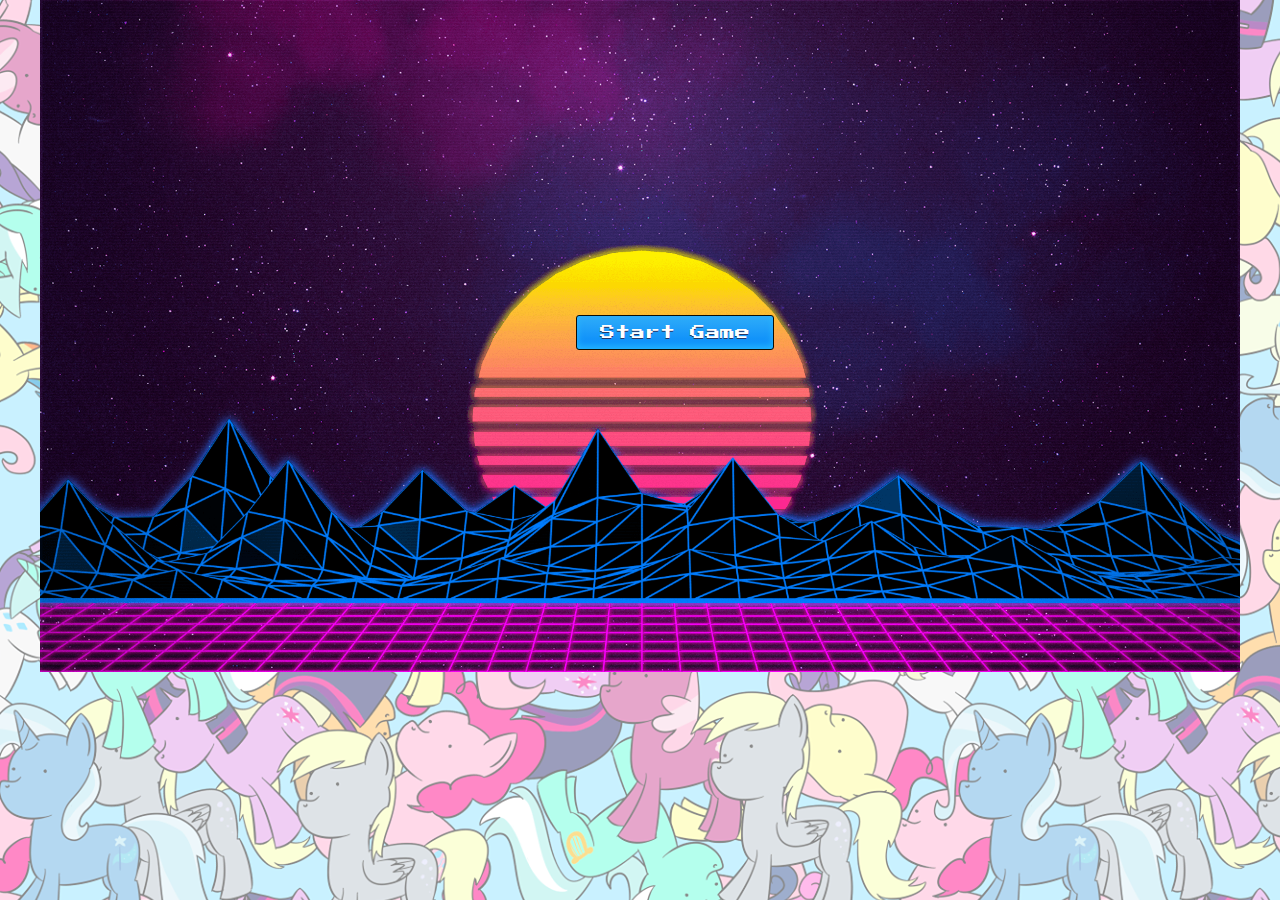
==== index.html @ 1e5d95aa "Updates" ====
<!doctype html>
<html lang="en">
    <head>
        <meta charset="utf-8">
        <meta http-equiv="x-ua-compatible" content="ie=edge">
        <title>RogueBot</title>
        <meta name="description" content="">
        <meta name="viewport" content="width=device-width, initial-scale=1">
        <!-- Import jQuery Library -->
        <!-- <script src="http://code.jquery.com/jquery-latest.min.js" type="text/javascript"></script> -->
        <script src="js/jquery-3.2.1.min.js" type="text/javascript" ></script>
        <link rel="stylesheet" href="css/style.css">
        <!-- Google Fonts -->
        <link href="https://fonts.googleapis.com/css?family=Press+Start+2P" rel="stylesheet">
        <link href="https://fonts.googleapis.com/css?family=Monoton|Orbitron:400,500,700,900" rel="stylesheet">
    </head>
    <body>
        <!-- Game Canvas -->
        <canvas id="gameDiv"></canvas>
        <button id="start-btn" class="myButton">Start Game</button>
        <button id="restart-btn" class="myButton">Restart Game</button>
        <!-- Load Javascript Files -->
        <script type="text/javascript" src="js/physics.js"></script>
        <script type="text/javascript" src="js/main.js"></script>
        <script type="text/javascript" src="js/gameobjects.js"></script>
        <script type="text/javascript" src="js/enemyai.js"></script>
        <script type="text/javascript" src="js/eventlisteners.js"></script>
        <script type="text/javascript" src="js/collisonmap.js"></script>
        <script type="text/javascript" src="js/counters.js"></script>
        <script type="text/javascript" src="js/collision.js"></script>
        <script type="text/javascript" src="js/audio.js" ></script>
        <script type="text/javascript" src="js/debug.js"></script>
    </body>
</html>
---- css/style.css ----
body {
    background-image: url('../assets/images/ponybackground.png');
    margin: 0;
    overflow: hidden;
}

#gameDiv {
    /* background-color: black; */
    background-image: url('../assets/images/retrowavebg-compressor.png');
    background-size: cover;
    background-position: center center;
    overflow: hidden;
    /* height: 100%; */
    display: block;
    margin: 0 auto;
}


/*  Start Button Styling */

.myButton {
    -moz-box-shadow: inset 0px -3px 7px 0px #29bbff;
    -webkit-box-shadow: inset 0px -3px 7px 0px #29bbff;
    box-shadow: inset 0px -3px 7px 0px #29bbff;
    background: -webkit-gradient(linear, left top, left bottom, color-stop(0.05, #2dabf9), color-stop(1, #0688fa));
    background: -moz-linear-gradient(top, #2dabf9 5%, #0688fa 100%);
    background: -webkit-linear-gradient(top, #2dabf9 5%, #0688fa 100%);
    background: -o-linear-gradient(top, #2dabf9 5%, #0688fa 100%);
    background: -ms-linear-gradient(top, #2dabf9 5%, #0688fa 100%);
    background: linear-gradient(to bottom, #2dabf9 5%, #0688fa 100%);
    filter: progid: DXImageTransform.Microsoft.gradient(startColorstr='#2dabf9', endColorstr='#0688fa', GradientType=0);
    background-color: #2dabf9;
    -moz-border-radius: 3px;
    -webkit-border-radius: 3px;
    border-radius: 3px;
    border: 1px solid #0b0e07;
    display: inline-block;
    cursor: pointer;
    color: #ffffff;
    font-family: Arial;
    font-size: 15px;
    padding: 9px 23px;
    text-decoration: none;
    text-shadow: 0px 1px 0px #263666;
}

.myButton:hover {
    background: -webkit-gradient(linear, left top, left bottom, color-stop(0.05, #0688fa), color-stop(1, #2dabf9));
    background: -moz-linear-gradient(top, #0688fa 5%, #2dabf9 100%);
    background: -webkit-linear-gradient(top, #0688fa 5%, #2dabf9 100%);
    background: -o-linear-gradient(top, #0688fa 5%, #2dabf9 100%);
    background: -ms-linear-gradient(top, #0688fa 5%, #2dabf9 100%);
    background: linear-gradient(to bottom, #0688fa 5%, #2dabf9 100%);
    filter: progid: DXImageTransform.Microsoft.gradient(startColorstr='#0688fa', endColorstr='#2dabf9', GradientType=0);
    background-color: #0688fa;
}

#start-btn {
    font-family: "Press Start 2P", sans-serif;
    color: white;
    /* margin: 0 auto; */
    /* display: block; */
    /* margin-top: 50%; */
    position: absolute;
    top: 35%;
    left: 45%;
    z-index: 1;
}

#restart-btn {
    font-family: "Press Start 2P", sans-serif;
    color: white;
    position: absolute;
    top: 35%;
    left: 45%;
    z-index: 1;
    display: none;
}

#healthbar {
    -webkit-transform: rotate(-90deg); 
    -moz-transform: rotate(-90deg);
    -webkit-box-sizing: border-box;
    -moz-box-sizing: border-box;
    box-sizing: border-box;
    width: 200px;
    height: 20px;
    padding: 3px;
    background: #ddd;
    -webkit-border-radius: 5px;
    -moz-border-radius: 5px;
    border-radius: 5px;
    position: absolute;
    top: 25%;
    left: 15%;
    z-index: 1;
    display: none;
}
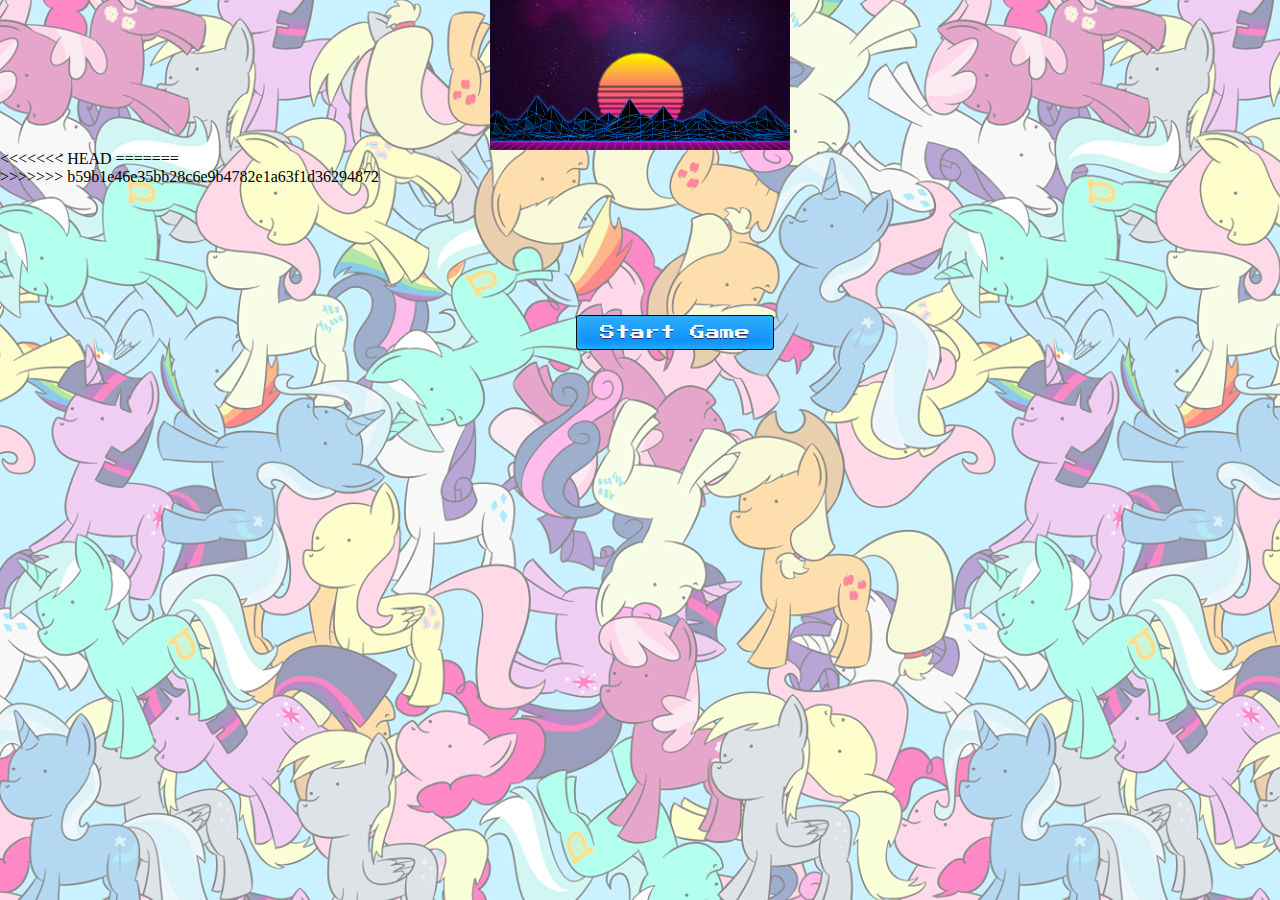
==== commit 953d7c34: "Merge branch 'master' of https://github.com/HeliosLHC/RogueBot" ====
--- a/index.html
+++ b/index.html
@@ -19,7 +19,15 @@
         <canvas id="gameDiv"></canvas>
         <button id="start-btn" class="myButton">Start Game</button>
         <button id="restart-btn" class="myButton">Restart Game</button>
+<<<<<<< HEAD
         <!-- Load Javascript Files -->
+=======
+        <!--Health Bar-->
+        <div id="outerHealthBar">
+            <div id="innerHealthBar"></div>
+        </div>
+        <!-- Load Javascript File -->
+>>>>>>> b59b1e46e35bb28c6e9b4782e1a63f1d36294872
         <script type="text/javascript" src="js/physics.js"></script>
         <script type="text/javascript" src="js/main.js"></script>
         <script type="text/javascript" src="js/gameobjects.js"></script>
--- a/css/style.css
+++ b/css/style.css
@@ -77,12 +77,18 @@
     display: none;
 }
 
+<<<<<<< HEAD
 #healthbar {
     -webkit-transform: rotate(-90deg); 
     -moz-transform: rotate(-90deg);
     -webkit-box-sizing: border-box;
     -moz-box-sizing: border-box;
     box-sizing: border-box;
+=======
+#outerHealthBar {
+    -webkit-transform: rotate(-90deg); 
+    -moz-transform: rotate(-90deg);
+>>>>>>> b59b1e46e35bb28c6e9b4782e1a63f1d36294872
     width: 200px;
     height: 20px;
     padding: 3px;
@@ -91,10 +97,29 @@
     -moz-border-radius: 5px;
     border-radius: 5px;
     position: absolute;
+<<<<<<< HEAD
     top: 25%;
     left: 15%;
     z-index: 1;
     display: none;
 }
+=======
+    top: 40%;
+    left: 10%;
+    z-index: 1;
+    display: none;
+}
+#innerHealthBar {
+    margin: auto;
+    width: 200px;
+    height: 20px;
+    background: green;
+    position: absolute;
+    z-index: 1;
+    display: none;
+}
 
 
+>>>>>>> b59b1e46e35bb28c6e9b4782e1a63f1d36294872
+
+
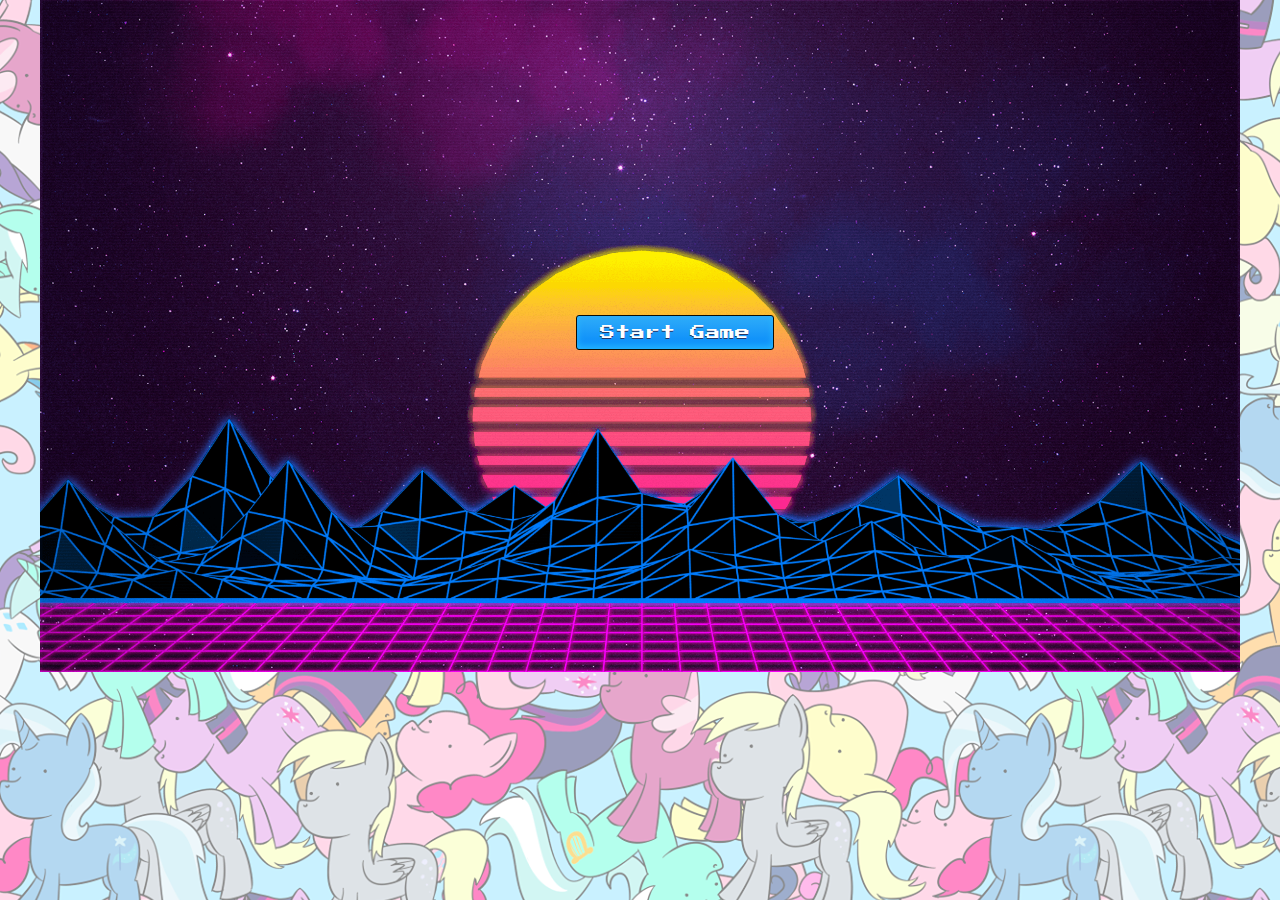
==== commit 89a9ac22: "Fixed Bad Commit" ====
--- a/index.html
+++ b/index.html
@@ -19,15 +19,12 @@
         <canvas id="gameDiv"></canvas>
         <button id="start-btn" class="myButton">Start Game</button>
         <button id="restart-btn" class="myButton">Restart Game</button>
-<<<<<<< HEAD
         <!-- Load Javascript Files -->
-=======
         <!--Health Bar-->
         <div id="outerHealthBar">
             <div id="innerHealthBar"></div>
         </div>
         <!-- Load Javascript File -->
->>>>>>> b59b1e46e35bb28c6e9b4782e1a63f1d36294872
         <script type="text/javascript" src="js/physics.js"></script>
         <script type="text/javascript" src="js/main.js"></script>
         <script type="text/javascript" src="js/gameobjects.js"></script>
--- a/css/style.css
+++ b/css/style.css
@@ -77,18 +77,10 @@
     display: none;
 }
 
-<<<<<<< HEAD
-#healthbar {
-    -webkit-transform: rotate(-90deg); 
-    -moz-transform: rotate(-90deg);
-    -webkit-box-sizing: border-box;
-    -moz-box-sizing: border-box;
-    box-sizing: border-box;
-=======
+
 #outerHealthBar {
     -webkit-transform: rotate(-90deg); 
     -moz-transform: rotate(-90deg);
->>>>>>> b59b1e46e35bb28c6e9b4782e1a63f1d36294872
     width: 200px;
     height: 20px;
     padding: 3px;
@@ -97,18 +89,12 @@
     -moz-border-radius: 5px;
     border-radius: 5px;
     position: absolute;
-<<<<<<< HEAD
-    top: 25%;
-    left: 15%;
-    z-index: 1;
-    display: none;
-}
-=======
     top: 40%;
     left: 10%;
     z-index: 1;
     display: none;
 }
+
 #innerHealthBar {
     margin: auto;
     width: 200px;
@@ -117,9 +103,4 @@
     position: absolute;
     z-index: 1;
     display: none;
-}
-
-
->>>>>>> b59b1e46e35bb28c6e9b4782e1a63f1d36294872
-
-
+}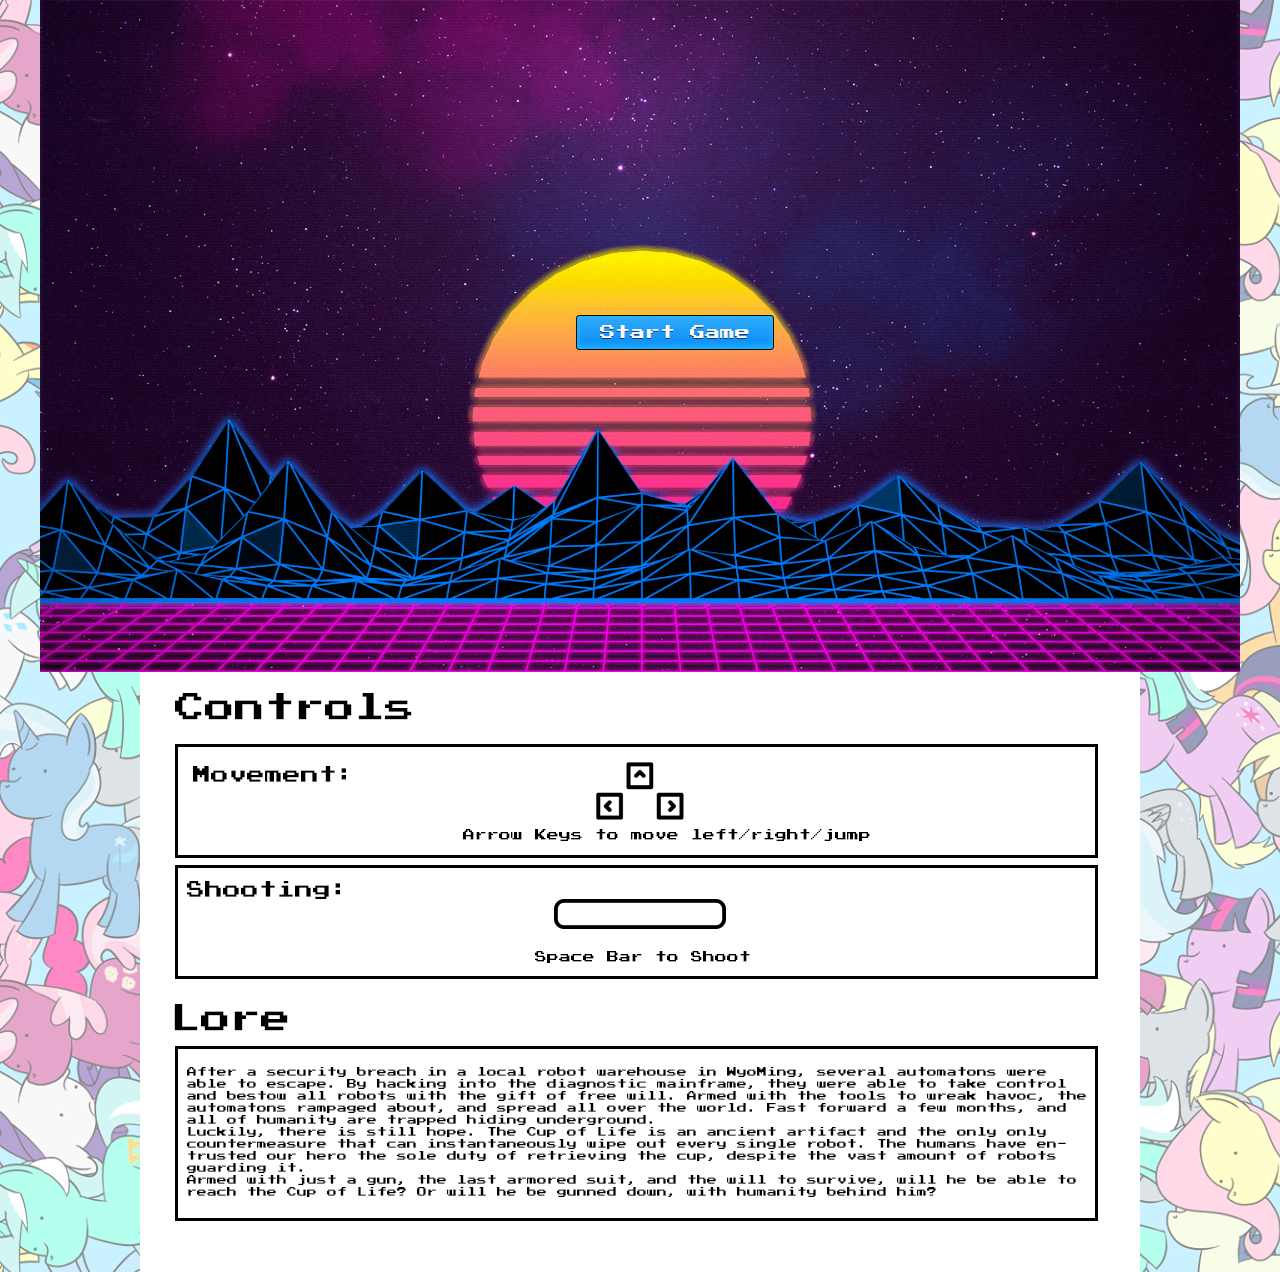
==== commit 8320a68c: "Added controls and lore to index" ====
--- a/index.html
+++ b/index.html
@@ -35,5 +35,7 @@
         <script type="text/javascript" src="js/collision.js"></script>
         <script type="text/javascript" src="js/audio.js" ></script>
         <script type="text/javascript" src="js/debug.js"></script>
+        <!--Controls and Lore-->
+        <img src="assets/images/info.png"/>
     </body>
 </html>--- a/css/style.css
+++ b/css/style.css
@@ -103,4 +103,9 @@
     position: absolute;
     z-index: 1;
     display: none;
+}
+
+img {
+    display: block;
+    margin: 0 auto;
 }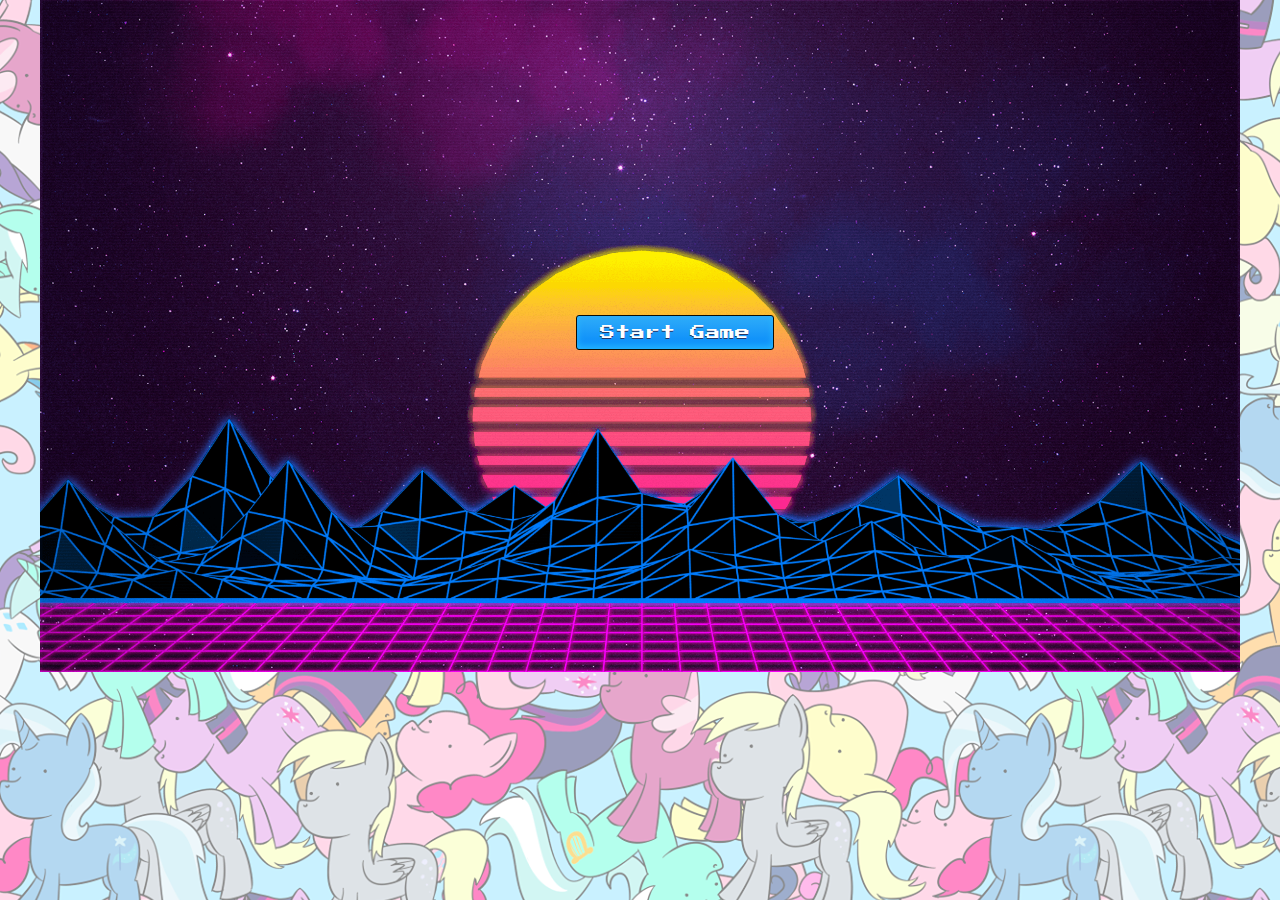
==== commit 1e5ce61d: "Fixed Health Bar Positioning" ====
--- a/index.html
+++ b/index.html
@@ -19,11 +19,12 @@
         <canvas id="gameDiv"></canvas>
         <button id="start-btn" class="myButton">Start Game</button>
         <button id="restart-btn" class="myButton">Restart Game</button>
-        <!-- Load Javascript Files -->
-        <!--Health Bar-->
         <div id="outerHealthBar">
             <div id="innerHealthBar"></div>
         </div>
+        <!-- Load Javascript Files -->
+        <!--Health Bar-->
+        
         <!-- Load Javascript File -->
         <script type="text/javascript" src="js/physics.js"></script>
         <script type="text/javascript" src="js/main.js"></script>
@@ -35,7 +36,5 @@
         <script type="text/javascript" src="js/collision.js"></script>
         <script type="text/javascript" src="js/audio.js" ></script>
         <script type="text/javascript" src="js/debug.js"></script>
-        <!--Controls and Lore-->
-        <img src="assets/images/info.png"/>
     </body>
 </html>--- a/css/style.css
+++ b/css/style.css
@@ -88,9 +88,10 @@
     -webkit-border-radius: 5px;
     -moz-border-radius: 5px;
     border-radius: 5px;
-    position: absolute;
-    top: 40%;
-    left: 10%;
+    position: relative;
+    margin: 0 auto;
+    top: -300px;
+    left: -550px;
     z-index: 1;
     display: none;
 }
@@ -103,9 +104,4 @@
     position: absolute;
     z-index: 1;
     display: none;
-}
-
-img {
-    display: block;
-    margin: 0 auto;
 }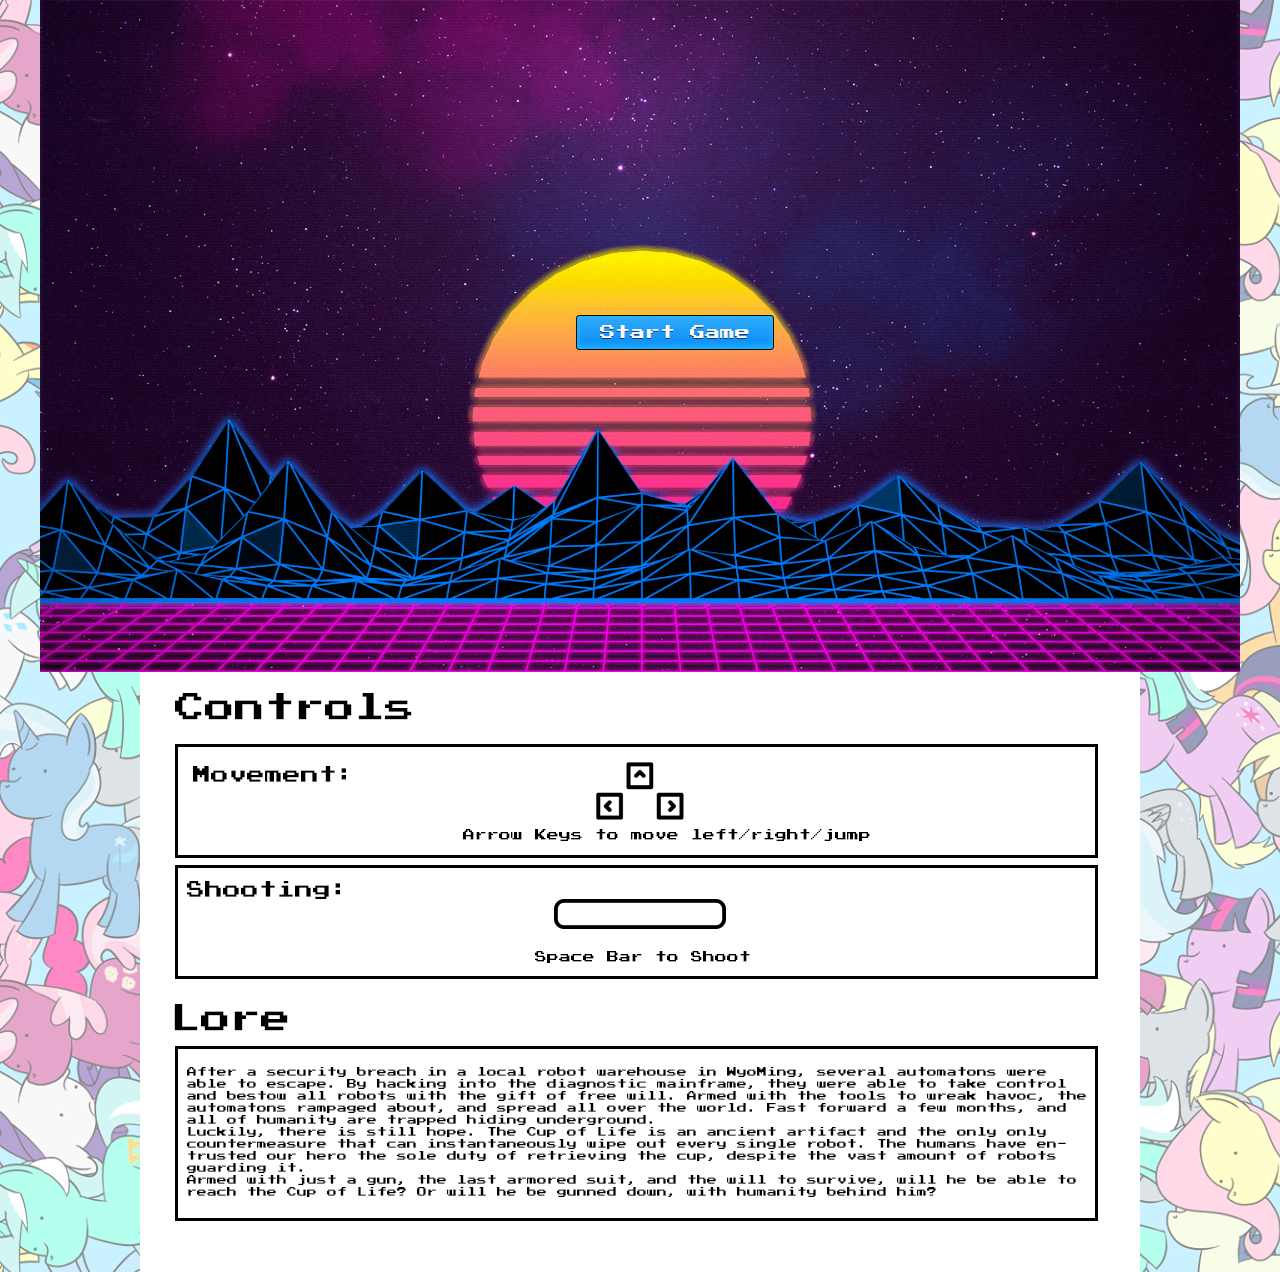
==== commit 5b2d5484: "Merge branch 'master' of https://github.com/HeliosLHC/RogueBot" ====
--- a/index.html
+++ b/index.html
@@ -36,5 +36,7 @@
         <script type="text/javascript" src="js/collision.js"></script>
         <script type="text/javascript" src="js/audio.js" ></script>
         <script type="text/javascript" src="js/debug.js"></script>
+        <!--Controls and Lore-->
+        <img src="assets/images/info.png"/>
     </body>
 </html>--- a/css/style.css
+++ b/css/style.css
@@ -104,4 +104,9 @@
     position: absolute;
     z-index: 1;
     display: none;
+}
+
+img {
+    display: block;
+    margin: 0 auto;
 }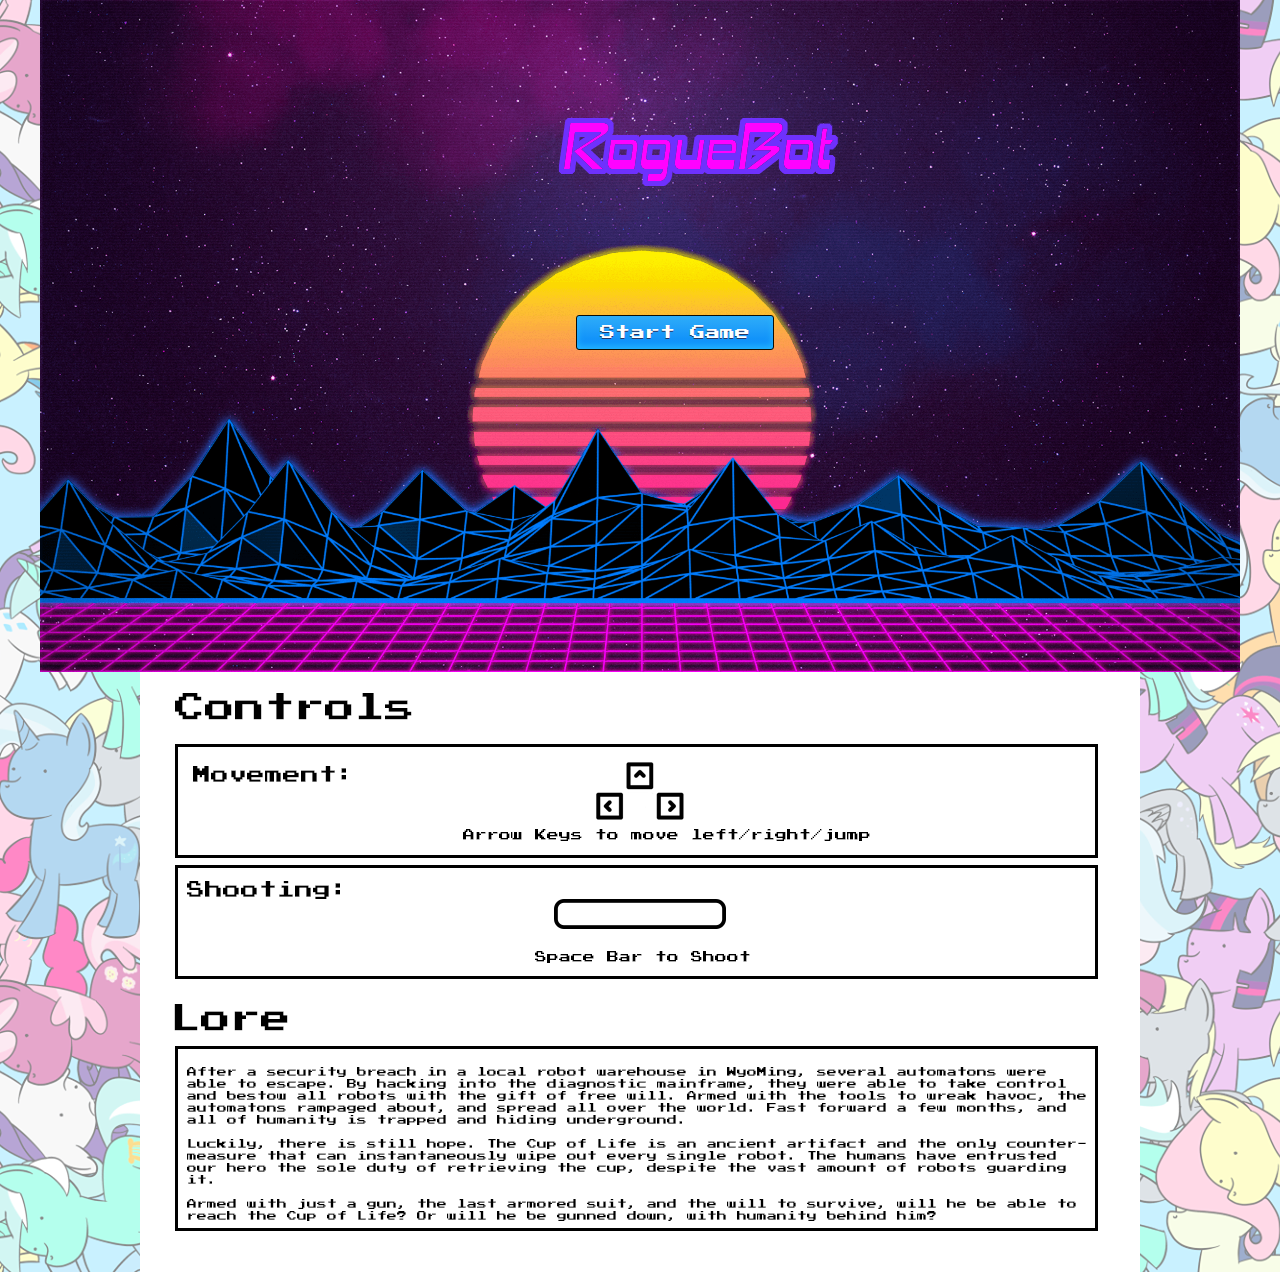
==== commit fbfb0ccd: "added logo" ====
--- a/index.html
+++ b/index.html
@@ -19,13 +19,12 @@
         <canvas id="gameDiv"></canvas>
         <button id="start-btn" class="myButton">Start Game</button>
         <button id="restart-btn" class="myButton">Restart Game</button>
+        <img src="assets/images/logo.png" id="logo"/>
+        <!--Health Bar-->
         <div id="outerHealthBar">
             <div id="innerHealthBar"></div>
         </div>
         <!-- Load Javascript Files -->
-        <!--Health Bar-->
-        
-        <!-- Load Javascript File -->
         <script type="text/javascript" src="js/physics.js"></script>
         <script type="text/javascript" src="js/main.js"></script>
         <script type="text/javascript" src="js/gameobjects.js"></script>
@@ -37,6 +36,6 @@
         <script type="text/javascript" src="js/audio.js" ></script>
         <script type="text/javascript" src="js/debug.js"></script>
         <!--Controls and Lore-->
-        <img src="assets/images/info.png"/>
+        <img src="assets/images/info.png" id="info"/>
     </body>
 </html>--- a/css/style.css
+++ b/css/style.css
@@ -1,7 +1,7 @@
 body {
     background-image: url('../assets/images/ponybackground.png');
     margin: 0;
-    overflow: hidden;
+    overflow: auto;
 }
 
 #gameDiv {
@@ -106,7 +106,13 @@
     display: none;
 }
 
-img {
+#logo {
+    position: absolute;
+    top: 12%;
+    left: 43%;
+}
+
+#info {
     display: block;
     margin: 0 auto;
 }